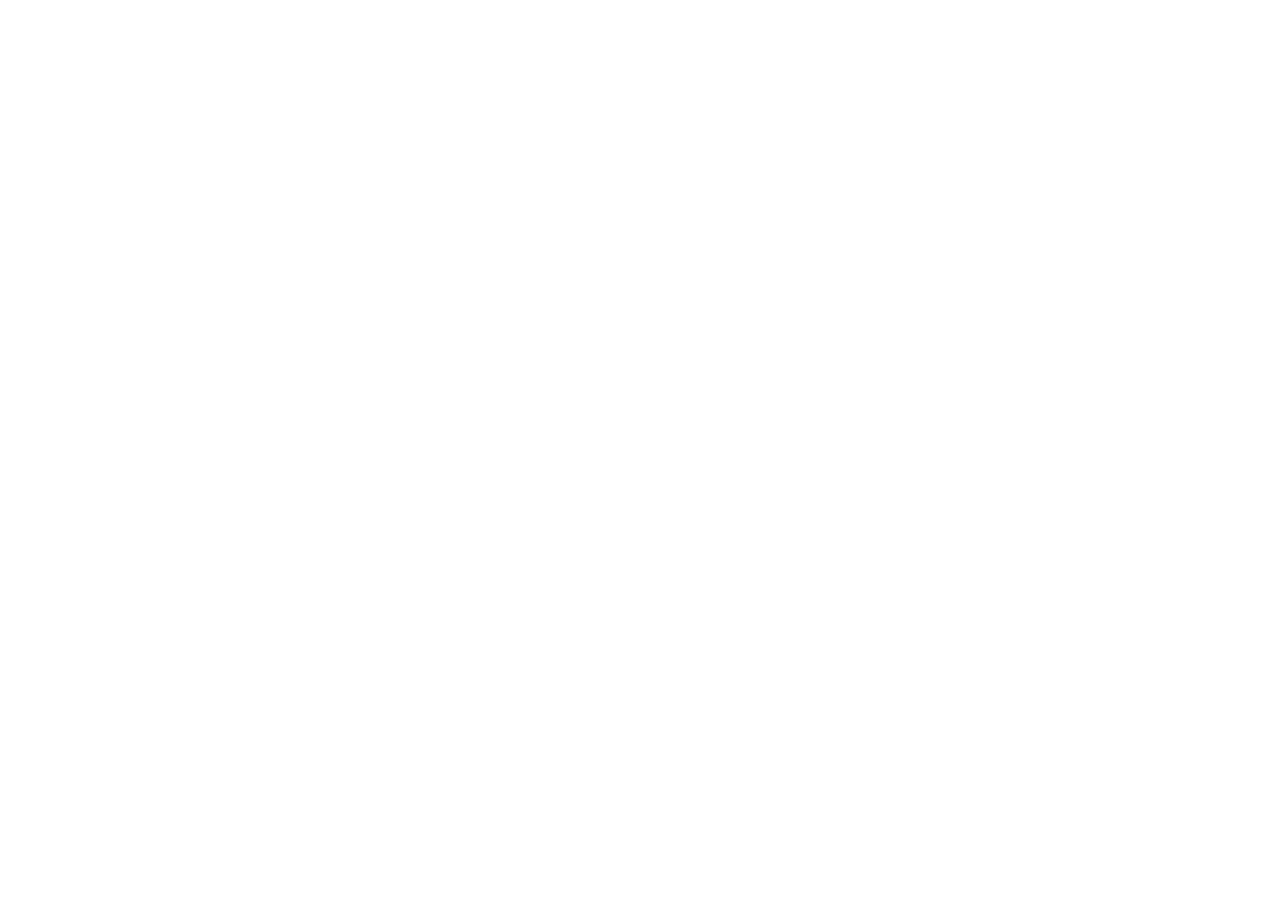
==== index.html @ 5d2c24bc "sla" ====
<!DOCTYPE html>
<html lang="pt-br">
<head>
    <meta charset="UTF-8">
    <meta http-equiv="X-UA-Compatible" content="IE=edge">
    <meta name="viewport" content="width=device-width, initial-scale=1.0">
    <title>Redes Sociais</title>
    <link rel="shortcut icon" href="favicon.ico" type="image/x-icon">
</head>
<body>
    
</body>
</html>
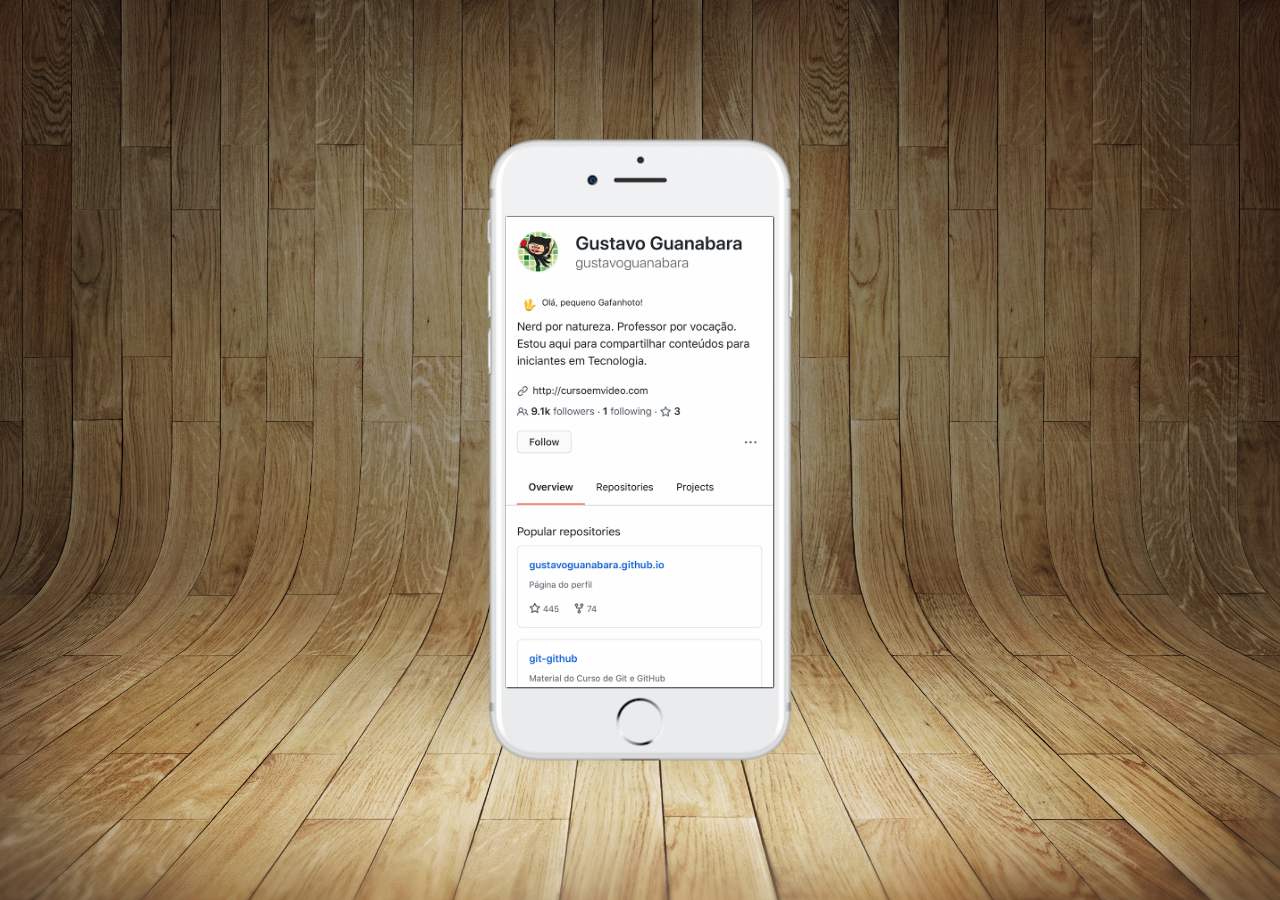
==== commit 87cfa8a0: "tela principal" ====
--- a/index.html
+++ b/index.html
@@ -4,10 +4,20 @@
     <meta charset="UTF-8">
     <meta http-equiv="X-UA-Compatible" content="IE=edge">
     <meta name="viewport" content="width=device-width, initial-scale=1.0">
+    <link rel="shortcut icon" href="favicon.ico" type="image/x-icon">
+    <link rel="stylesheet" href="estilos/style.css">
     <title>Redes Sociais</title>
-    <link rel="shortcut icon" href="favicon.ico" type="image/x-icon">
 </head>
 <body>
-    
+    <main>
+        <section id="telefone">
+            <iframe src="github.html" id="tela" name="tela" frameborder="0" scrolling="auto">
+
+            </iframe>
+        </section>
+        <section id="redes-sociais">
+
+        </section>
+    </main>
 </body>
 </html>--- a/estilos/style.css
+++ b/estilos/style.css
@@ -0,0 +1,47 @@
+@charset "UTF-8";
+
+/* ::-webkit-scrollbar{
+    width: 0px;
+    height: 0px;
+} */
+
+* {
+    padding: 0;
+    margin: 0;
+    font-family: Arial, Helvetica, sans-serif;
+}
+
+html, body {
+    height: 100vh;
+    width: 100vw;
+    background-color: black;
+}
+
+body {
+    background: url(../imagens/fundo-madeira.jpg) top center /cover no-repeat fixed; 
+}
+
+main {
+    position: relative;
+    height: 100vh;
+}
+
+section#telefone {
+    position: absolute;
+    top: 50%;
+    left: 50%;
+    transform: translate(-50%, -50%);
+
+    height: 627px;
+    width: 311px;
+    background: url(../imagens/frame-iphone.png) no-repeat;
+}
+
+iframe#tela {
+    position: relative;
+    top: 80px;
+    left: 21px;
+    width: 268px;
+    height: 471px;
+}
+
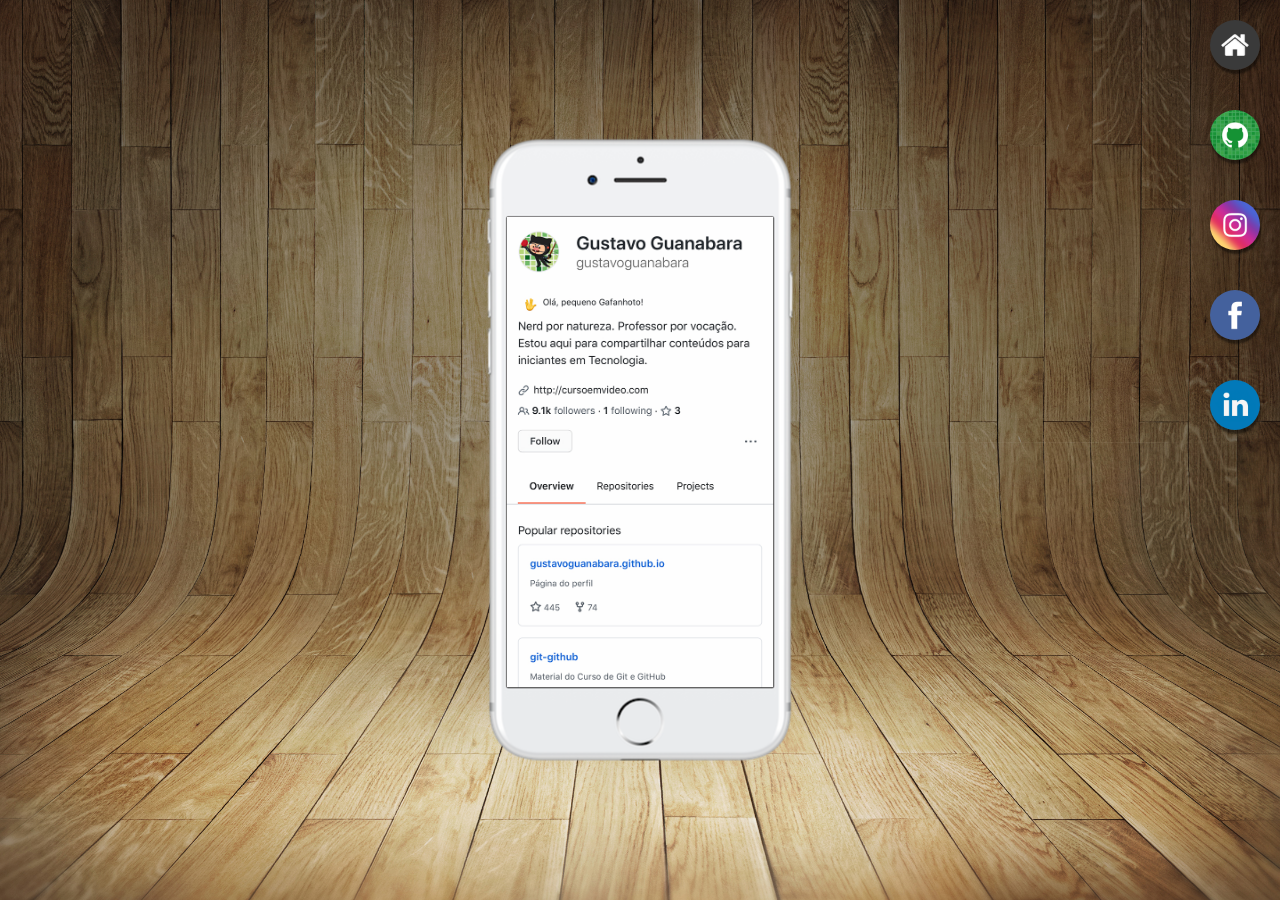
==== commit 8b28eb92: "att do projeto social" ====
--- a/index.html
+++ b/index.html
@@ -16,7 +16,11 @@
             </iframe>
         </section>
         <section id="redes-sociais">
-
+            <a href="home.html" target="tela"><img src="imagens/logo-home.jpg" alt="Home"></a>
+            <a href="github.html" target="tela"><img src="imagens/logo-github.jpg"alt="Github"></a>
+            <a href="#" target="tela"><img src="imagens/logo-instagram.jpg" alt="Instagram"></a>
+            <a href="facebook.html" target="tela"><img src="imagens/logo-facebook.jpg" alt="Facebook"></a>
+            <a href="linkedin.html" target="tela"><img src="imagens/logo-linkedin.png" alt="Linkedin"></a>
         </section>
     </main>
 </body>
--- a/estilos/style.css
+++ b/estilos/style.css
@@ -40,8 +40,29 @@
 iframe#tela {
     position: relative;
     top: 80px;
-    left: 21px;
-    width: 268px;
+    left: 22px;
+    width: 267.3px;
     height: 471px;
 }
 
+section#redes-sociais {
+    margin: 20px;
+    float: right;
+}
+
+section#redes-sociais img {
+    display: block;
+    width: 50px;
+    margin-bottom: 40px;
+    border-radius: 50%;
+    box-shadow: 1px 4px 2px rgba(0, 0, 0, 0.438);
+}
+
+section#redes-sociais img:hover {
+    transform: scale(1.15);
+    transition-duration: 0.25s;
+}
+
+section#redes-sociais img:active {
+    transform: scale(95%);
+}
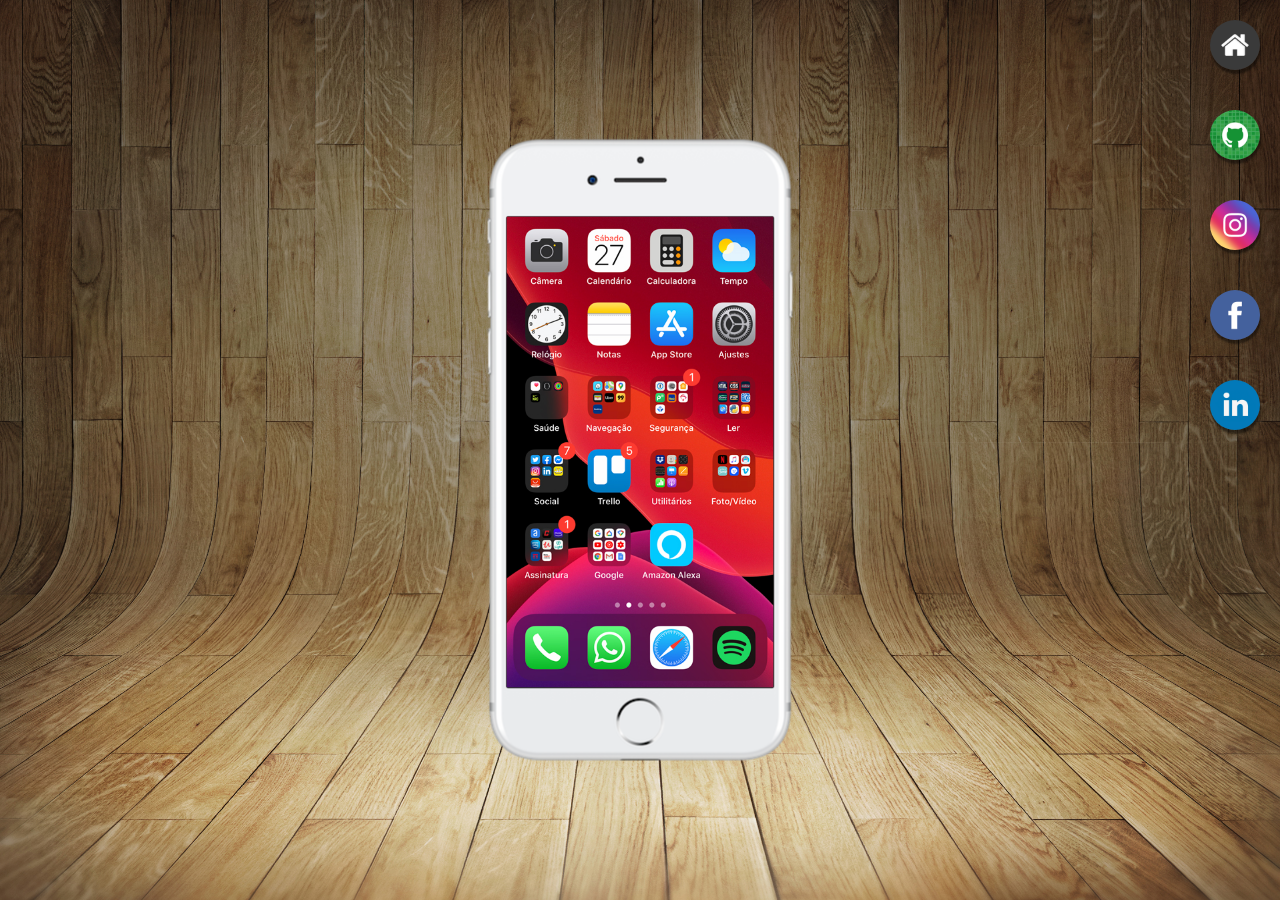
==== commit 94aba33a: "incluindo telas no iframe" ====
--- a/index.html
+++ b/index.html
@@ -11,14 +11,14 @@
 <body>
     <main>
         <section id="telefone">
-            <iframe src="github.html" id="tela" name="tela" frameborder="0" scrolling="auto">
+            <iframe src="home.html" id="tela" name="tela" frameborder="0">
 
             </iframe>
         </section>
         <section id="redes-sociais">
             <a href="home.html" target="tela"><img src="imagens/logo-home.jpg" alt="Home"></a>
             <a href="github.html" target="tela"><img src="imagens/logo-github.jpg"alt="Github"></a>
-            <a href="#" target="tela"><img src="imagens/logo-instagram.jpg" alt="Instagram"></a>
+            <a href="instagram.html" target="tela"><img src="imagens/logo-instagram.jpg" alt="Instagram"></a>
             <a href="facebook.html" target="tela"><img src="imagens/logo-facebook.jpg" alt="Facebook"></a>
             <a href="linkedin.html" target="tela"><img src="imagens/logo-linkedin.png" alt="Linkedin"></a>
         </section>
--- a/estilos/style.css
+++ b/estilos/style.css
@@ -56,11 +56,13 @@
     margin-bottom: 40px;
     border-radius: 50%;
     box-shadow: 1px 4px 2px rgba(0, 0, 0, 0.438);
+    box-sizing: border-box;
 }
 
 section#redes-sociais img:hover {
     transform: scale(1.15);
     transition-duration: 0.25s;
+    border: 1px solid rgb(255, 255, 255);
 }
 
 section#redes-sociais img:active {
